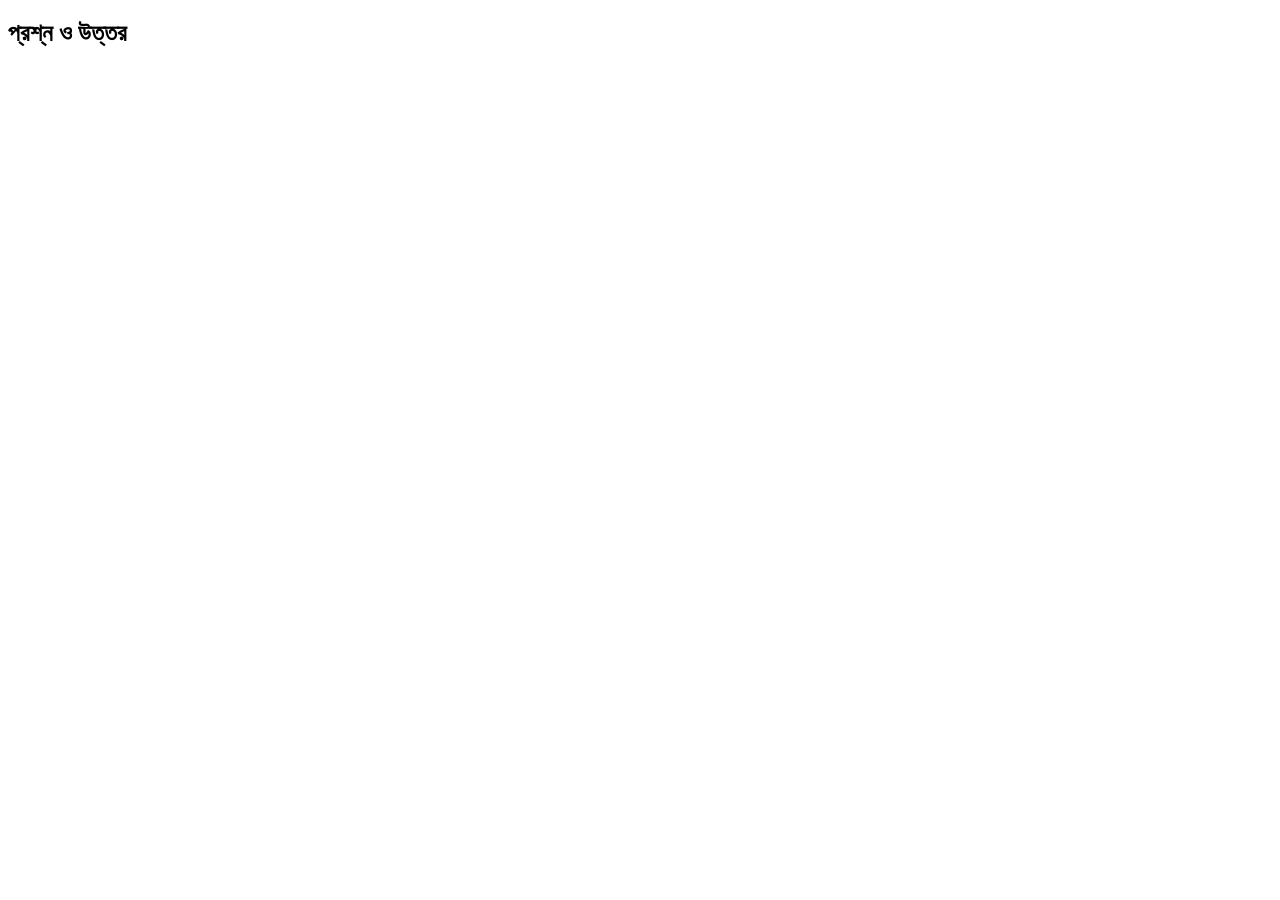
==== about.html @ 66aad1b9 "Add files via upload" ====
<!doctype html>
<html lang="bn">
<head>
  <meta charset="utf-8">
  <meta name="viewport" content="width=device-width, initial-scale=1">
  <title>আমাদের কথা · মুক্তঘর</title>
  <link rel="icon" href="assets/favicon.svg" type="image/svg+xml">
  <link rel="stylesheet" href="css/styles.css">
</head>
<body>
  <header id="siteHeader"></header>

  <main>
    <section class="page-hero">
      <div class="container" id="aboutHead"></div>
    </section>

    <section class="section">
      <div class="container">
        <div id="pillarsMount" class="stats-grid"></div>
      </div>
    </section>

    <section class="section section-tint">
      <div class="container" style="max-width:860px;">
        <h2 class="section-title" id="faqHeading" style="margin-bottom:20px;">প্রশ্ন ও উত্তর</h2>
        <div id="faqMount" class="faq-list"></div>
      </div>
    </section>

    <section class="section">
      <div class="container" id="aboutFooterBox"></div>
    </section>
  </main>

  <footer id="siteFooter"></footer>

  <script src="js/data.js"></script>
  <script src="js/app.js"></script>
  <script>MG.init("about");</script>
</body>
</html>
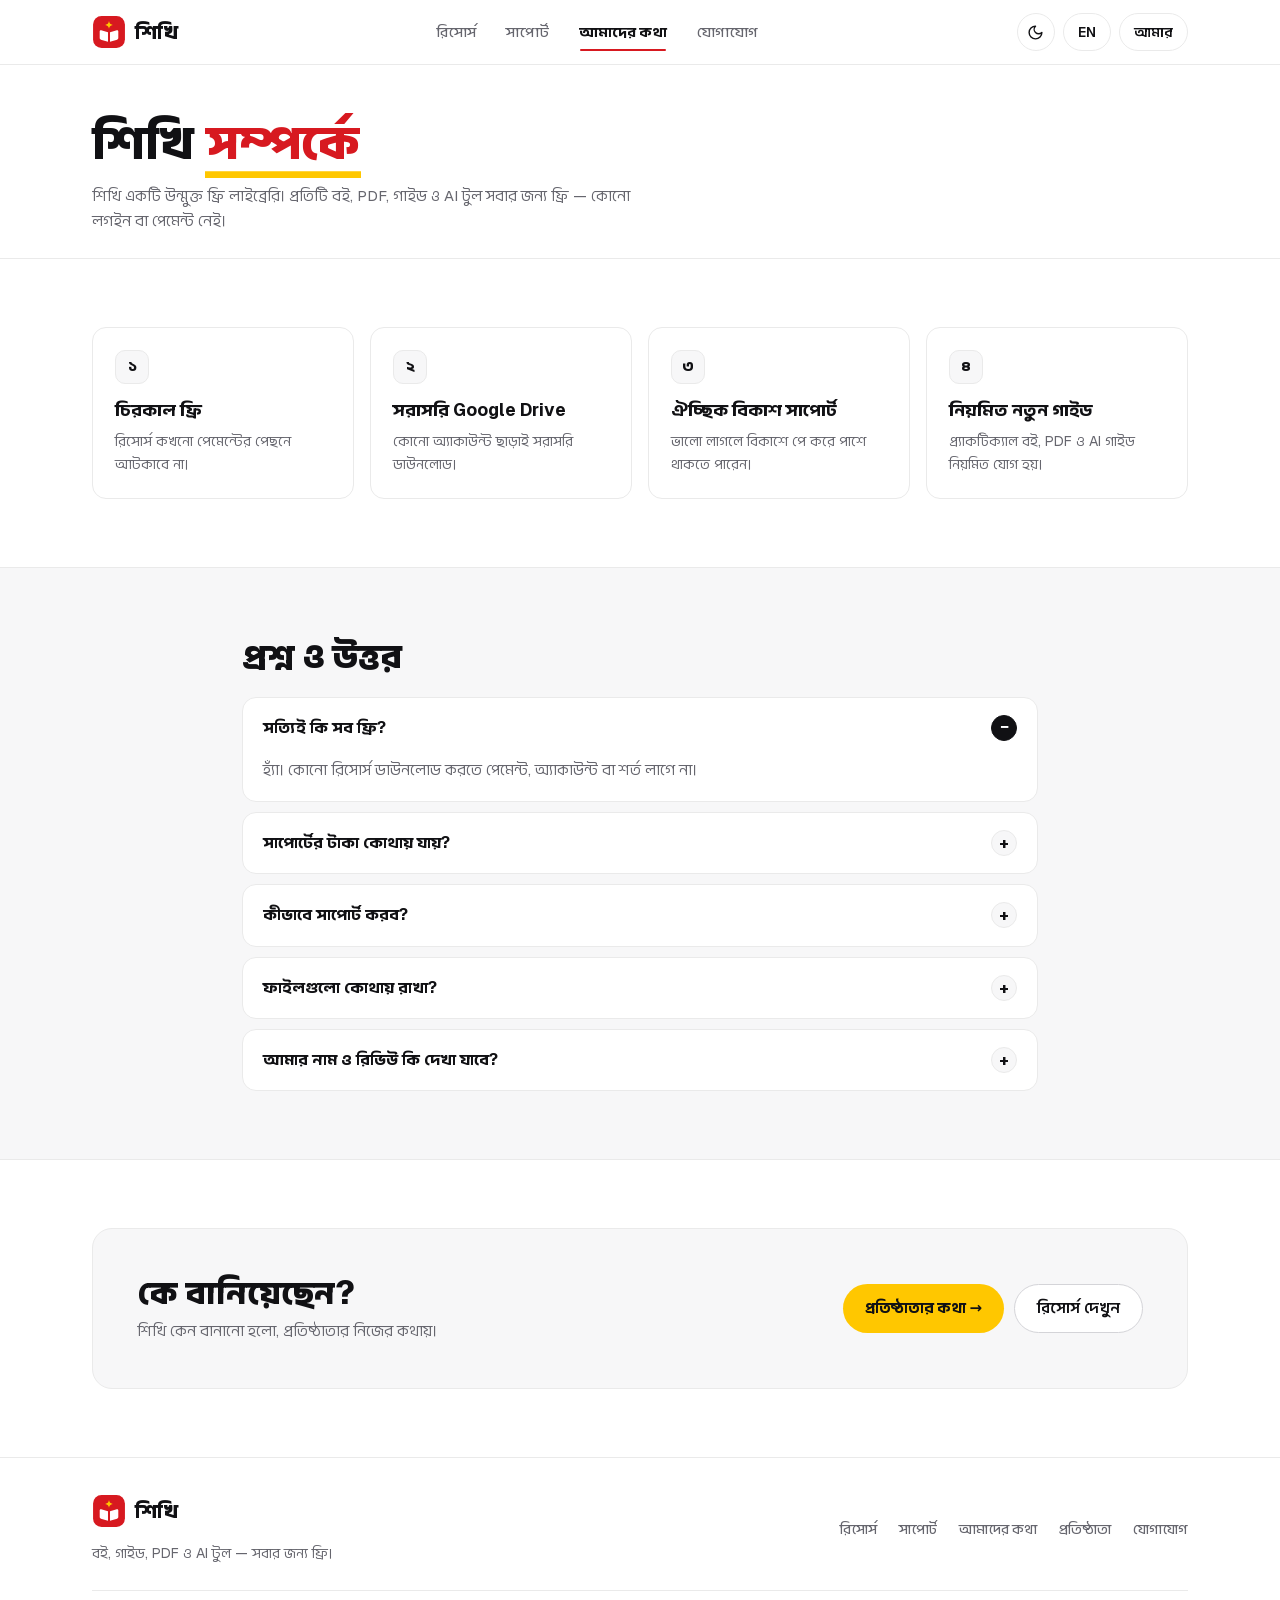
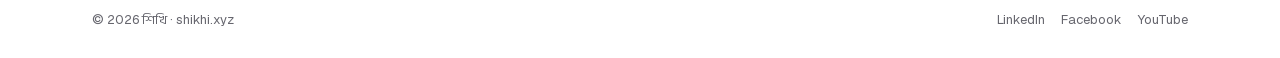
==== commit 1d192249: "Add files via upload" ====
--- a/about.html
+++ b/about.html
@@ -2,10 +2,12 @@
 <html lang="bn">
 <head>
   <meta charset="utf-8">
-  <meta name="viewport" content="width=device-width, initial-scale=1">
-  <title>আমাদের কথা · মুক্তঘর</title>
+  <meta name="viewport" content="width=device-width, initial-scale=1, viewport-fit=cover">
+  <meta name="theme-color" content="#ffffff">
+  <title>আমাদের কথা · শিখি</title>
   <link rel="icon" href="assets/favicon.svg" type="image/svg+xml">
   <link rel="stylesheet" href="css/styles.css">
+  <script>(function(){var d=document.documentElement;try{if(localStorage.getItem("shikhi_theme")==="dark")d.setAttribute("data-theme","dark");}catch(e){}if(document.fonts){d.classList.add("fonts-loading");var u=function(){d.classList.remove("fonts-loading");};Promise.all([document.fonts.load('800 16px "Anek Bangla"','\u0985'),document.fonts.load('700 16px "Geist"','A')]).then(u,u);setTimeout(u,240);}})();</script>
 </head>
 <body>
   <header id="siteHeader"></header>
@@ -17,7 +19,7 @@
 
     <section class="section">
       <div class="container">
-        <div id="pillarsMount" class="stats-grid"></div>
+        <div id="pillarsMount" class="pillars-grid"></div>
       </div>
     </section>
 
--- a/css/styles.css
+++ b/css/styles.css
@@ -0,0 +1,3381 @@
+@font-face {
+  font-family: "Anek Bangla";
+  font-style: normal;
+  font-weight: 100 800;
+  font-display: block;
+  src: url("../assets/fonts/anek-bangla-bn.woff2") format("woff2");
+  unicode-range: U+0951-0952, U+0964-0965, U+0980-09FE, U+200C-200D, U+20B9, U+25CC;
+}
+
+@font-face {
+  font-family: "Anek Bangla";
+  font-style: normal;
+  font-weight: 100 800;
+  font-display: block;
+  src: url("../assets/fonts/anek-bangla-latin.woff2") format("woff2");
+  unicode-range: U+0000-00FF, U+0131, U+0152-0153, U+2000-206F, U+20AC, U+2122, U+2191, U+2193, U+2212, U+FEFF, U+FFFD;
+}
+
+@font-face {
+  font-family: "Geist";
+  font-style: normal;
+  font-weight: 100 900;
+  font-display: block;
+  src: url("../assets/fonts/geist-latin.woff2") format("woff2");
+}
+
+@font-face {
+  font-family: "Instrument Serif";
+  font-style: italic;
+  font-weight: 400;
+  font-display: block;
+  src: url("../assets/fonts/instrument-serif-italic.woff2") format("woff2");
+}
+
+@font-face {
+  font-family: "Tiro Bangla";
+  font-style: italic;
+  font-weight: 400;
+  font-display: block;
+  src: url("../assets/fonts/tiro-bangla-italic.woff2") format("woff2");
+}
+
+:root {
+  color-scheme: light;
+  --bg: #ffffff;
+  --bg-warm: #fafafa;
+  --surface: #ffffff;
+  --surface-tint: #f7f7f8;
+  --surface-yellow: #fffcf0;
+  --input-bg: #f6f6f7;
+  --header-bg: rgba(255, 255, 255, 0.92);
+  --tabbar-bg: rgba(255, 255, 255, 0.94);
+  --dock-bg: rgba(255, 255, 255, 0.96);
+  --red: #d71920;
+  --red-hover: #b8141a;
+  --red-deep: #111114;
+  --on-yellow: #111114;
+  --yellow: #ffc700;
+  --yellow-bright: #f2bc00;
+  --ink: #111114;
+  --muted: #66666e;
+  --border: #eaeaea;
+  --border-strong: #d4d4d8;
+  --radius-sm: 10px;
+  --radius-md: 14px;
+  --radius-lg: 20px;
+  --radius-pill: 9999px;
+  --shadow-sm: none;
+  --shadow-md: 0 8px 24px -14px rgba(0, 0, 0, 0.14);
+  --shadow-lg: 0 18px 42px -18px rgba(0, 0, 0, 0.2);
+  --font-sans: "Geist", "Anek Bangla", system-ui, -apple-system, "Segoe UI", sans-serif;
+  --font-serif: "Instrument Serif", "Tiro Bangla", Georgia, serif;
+  --max-w: 1160px;
+  --ease: cubic-bezier(0.22, 1, 0.36, 1);
+}
+
+[data-theme="dark"] {
+  color-scheme: dark;
+  --bg: #0b0b0d;
+  --bg-warm: #101013;
+  --surface: #141418;
+  --surface-tint: #17171c;
+  --surface-yellow: #1c1910;
+  --input-bg: #19191f;
+  --header-bg: rgba(11, 11, 13, 0.9);
+  --tabbar-bg: rgba(14, 14, 18, 0.94);
+  --dock-bg: rgba(20, 20, 25, 0.96);
+  --red: #e5222a;
+  --red-hover: #f2353d;
+  --red-deep: #f5f5f7;
+  --on-yellow: #111114;
+  --yellow: #ffc700;
+  --yellow-bright: #ffd12b;
+  --ink: #f5f5f7;
+  --muted: #9a9aa6;
+  --border: #24242b;
+  --border-strong: #35353f;
+  --shadow-sm: none;
+  --shadow-md: 0 10px 28px -14px rgba(0, 0, 0, 0.55);
+  --shadow-lg: 0 22px 48px -18px rgba(0, 0, 0, 0.72);
+}
+
+*, *::before, *::after {
+  box-sizing: border-box;
+  margin: 0;
+  padding: 0;
+}
+
+html {
+  background: var(--bg);
+  scroll-behavior: smooth;
+  -webkit-font-smoothing: antialiased;
+  -webkit-text-size-adjust: 100%;
+  text-rendering: optimizeLegibility;
+}
+
+html.fonts-loading body {
+  opacity: 0;
+}
+
+html.fonts-loading main {
+  animation: none;
+}
+
+body {
+  min-height: 100dvh;
+  display: flex;
+  flex-direction: column;
+  background: var(--bg);
+  color: var(--ink);
+  font-family: var(--font-sans);
+  font-size: 16px;
+  line-height: 1.65;
+  overflow-x: hidden;
+  transition: background-color 0.2s ease, color 0.2s ease;
+}
+
+a, button, input, select, textarea, summary {
+  -webkit-tap-highlight-color: transparent;
+  touch-action: manipulation;
+}
+
+a:focus-visible,
+button:focus-visible,
+summary:focus-visible {
+  outline: 2px solid var(--red);
+  outline-offset: 2px;
+}
+
+input[type="search"]::-webkit-search-decoration,
+input[type="search"]::-webkit-search-cancel-button,
+input[type="search"]::-webkit-search-results-button,
+input[type="search"]::-webkit-search-results-decoration {
+  -webkit-appearance: none;
+  appearance: none;
+  display: none;
+}
+
+input[type="number"] {
+  -moz-appearance: textfield;
+  appearance: textfield;
+}
+
+input[type="number"]::-webkit-inner-spin-button,
+input[type="number"]::-webkit-outer-spin-button {
+  -webkit-appearance: none;
+  margin: 0;
+}
+
+main {
+  flex: 1;
+}
+
+::selection {
+  background: var(--yellow);
+  color: var(--on-yellow);
+}
+
+a {
+  color: inherit;
+  text-decoration: none;
+}
+
+button, input, select, textarea {
+  font: inherit;
+  color: inherit;
+}
+
+button {
+  cursor: pointer;
+  background: none;
+  border: 0;
+}
+
+img {
+  display: block;
+  max-width: 100%;
+}
+
+.num {
+  font-variant-numeric: tabular-nums;
+}
+
+.container {
+  width: 100%;
+  max-width: var(--max-w);
+  margin-inline: auto;
+  padding-inline: clamp(18px, 3vw, 32px);
+}
+
+/* Header */
+.site-header {
+  position: sticky;
+  top: 0;
+  z-index: 80;
+  padding-block: 13px;
+  background: var(--header-bg);
+  backdrop-filter: blur(16px);
+  -webkit-backdrop-filter: blur(16px);
+  border-bottom: 1px solid var(--border);
+}
+
+.header-inner {
+  position: relative;
+  z-index: 1;
+  display: flex;
+  align-items: center;
+  justify-content: space-between;
+  gap: 16px;
+}
+
+.brand {
+  display: inline-flex;
+  align-items: center;
+  gap: 9px;
+  font-weight: 800;
+  font-size: 20px;
+  letter-spacing: -0.02em;
+  color: var(--ink);
+}
+
+.brand-logo {
+  width: 34px;
+  height: 34px;
+  object-fit: contain;
+  display: block;
+  flex-shrink: 0;
+}
+
+.brand-mark {
+  width: 32px;
+  height: 32px;
+  border-radius: 9px;
+  background: var(--red);
+  border: 1.5px solid var(--yellow);
+  color: #ffffff;
+  display: grid;
+  place-items: center;
+  font-weight: 800;
+  font-size: 17px;
+}
+
+.nav-links {
+  display: flex;
+  align-items: center;
+  gap: 4px;
+}
+
+.nav-links a {
+  position: relative;
+  padding: 7px 13px;
+  font-size: 14.5px;
+  font-weight: 500;
+  color: var(--muted);
+  border-radius: var(--radius-pill);
+  transition: color 0.16s ease, background-color 0.16s ease;
+}
+
+.nav-links a:hover {
+  color: var(--ink);
+}
+
+.nav-links a.active {
+  color: var(--ink);
+  font-weight: 700;
+}
+
+.nav-links a.active::after {
+  content: "";
+  position: absolute;
+  left: 14px;
+  right: 14px;
+  bottom: 0;
+  height: 2px;
+  border-radius: 2px;
+  background: var(--red);
+}
+
+.header-actions {
+  display: flex;
+  align-items: center;
+  gap: 8px;
+}
+
+/* Circular Minimalist Dark / Light Theme Button */
+.theme-toggle-btn {
+  width: 38px;
+  height: 38px;
+  border-radius: 50%;
+  border: 1px solid var(--border);
+  background: var(--surface);
+  color: var(--ink);
+  display: grid;
+  place-items: center;
+  transition: border-color 0.16s ease, background-color 0.16s ease;
+}
+
+.theme-toggle-btn:hover {
+  border-color: var(--border-strong);
+  background: var(--surface-tint);
+}
+
+.icon-btn {
+  display: inline-flex;
+  align-items: center;
+  justify-content: center;
+  gap: 6px;
+  height: 38px;
+  padding-inline: 14px;
+  border-radius: var(--radius-pill);
+  border: 1px solid var(--border);
+  background: var(--surface);
+  font-size: 13.5px;
+  font-weight: 600;
+  color: var(--ink);
+  transition: border-color 0.16s ease, background-color 0.16s ease;
+}
+
+.icon-btn:hover,
+.icon-btn.active {
+  border-color: var(--border-strong);
+  background: var(--surface-tint);
+}
+
+/* Flat Crisp Buttons (Zero Glow, Zero Hover Pop-Up) */
+.btn {
+  display: inline-flex;
+  align-items: center;
+  justify-content: center;
+  gap: 8px;
+  padding: 11px 22px;
+  border-radius: var(--radius-pill);
+  font-weight: 600;
+  font-size: 15px;
+  transition: background-color 0.16s ease, border-color 0.16s ease, color 0.16s ease;
+}
+
+.btn-primary {
+  background: var(--red);
+  color: #ffffff;
+}
+
+.btn-primary:hover {
+  background: var(--red-hover);
+}
+
+.btn-yellow {
+  background: var(--yellow);
+  color: var(--on-yellow);
+  font-weight: 700;
+}
+
+.btn-yellow:hover {
+  background: var(--yellow-bright);
+}
+
+.btn-outline {
+  background: var(--surface);
+  color: var(--ink);
+  border: 1px solid var(--border-strong);
+}
+
+.btn-outline:hover {
+  border-color: var(--ink);
+  background: var(--surface-tint);
+}
+
+.btn-sm {
+  padding: 8px 15px;
+  font-size: 13.5px;
+}
+
+.mobile-menu-btn {
+  display: none;
+  width: 38px;
+  height: 38px;
+  border-radius: 50%;
+  border: 1px solid var(--border);
+  background: var(--surface);
+  color: var(--ink);
+  place-items: center;
+}
+
+/* Mobile / Tablet drawer & backdrop (mounted directly on body so backdrop-filter never traps fixed overlay) */
+.mobile-nav-backdrop {
+  position: fixed;
+  inset: 0;
+  z-index: 75;
+  background: rgba(0, 0, 0, 0.42);
+  opacity: 0;
+  visibility: hidden;
+  pointer-events: none;
+  transition: opacity 0.22s var(--ease), visibility 0.22s;
+}
+
+.mobile-nav-backdrop.open {
+  opacity: 1;
+  visibility: visible;
+  pointer-events: auto;
+}
+
+.mobile-nav {
+  display: grid;
+  gap: 2px;
+  position: fixed;
+  inset: 72px 16px auto auto;
+  width: min(320px, calc(100vw - 32px));
+  max-height: calc(100dvh - 88px);
+  overflow-y: auto;
+  overscroll-behavior: contain;
+  z-index: 85;
+  background: var(--surface);
+  border: 1px solid var(--border);
+  border-radius: 18px;
+  padding: 8px;
+  box-shadow: var(--shadow-lg);
+  opacity: 0;
+  visibility: hidden;
+  pointer-events: none;
+  transform: translateY(-10px);
+  transition: opacity 0.22s var(--ease), transform 0.24s var(--ease), visibility 0.22s;
+}
+
+.mobile-nav.open {
+  opacity: 1;
+  visibility: visible;
+  pointer-events: auto;
+  transform: translateY(0);
+}
+
+@media (max-width: 768px) {
+  .mobile-nav {
+    inset: 64px 12px auto 12px;
+    width: auto;
+    max-height: calc(100dvh - 80px);
+  }
+}
+
+@media (min-width: 901px) {
+  .mobile-nav,
+  .mobile-nav-backdrop {
+    display: none;
+  }
+}
+
+.mobile-nav a {
+  display: flex;
+  align-items: center;
+  justify-content: space-between;
+  min-height: 46px;
+  padding: 10px 14px;
+  border-radius: 12px;
+  font-weight: 600;
+  font-size: 15px;
+  color: var(--ink);
+}
+
+.mobile-nav a .mnav-arrow {
+  color: var(--muted);
+  font-size: 18px;
+  line-height: 1;
+}
+
+.mobile-nav a.active {
+  background: var(--surface-tint);
+  color: var(--red);
+  font-weight: 700;
+}
+
+.mobile-nav a.active .mnav-arrow {
+  color: var(--red);
+}
+
+.mobile-tabbar,
+.mobile-detail-dock {
+  display: none;
+}
+
+@media (max-width: 900px) {
+  .nav-links {
+    display: none;
+  }
+  .mobile-menu-btn {
+    display: grid;
+  }
+}
+
+@media (max-width: 520px) {
+  .hide-xs {
+    display: none;
+  }
+}
+
+/* Open Minimalist Hero (Zero Background Glow, Zero Box Clutter) */
+.hero-section {
+  position: relative;
+  padding-top: clamp(20px, 3vw, 38px);
+  padding-bottom: clamp(20px, 3vw, 36px);
+  background: var(--bg);
+}
+
+.hero-bento {
+  display: grid;
+  grid-template-columns: minmax(0, 1.04fr) minmax(0, 0.96fr);
+  align-items: center;
+  gap: clamp(24px, 4vw, 52px);
+}
+
+.hero-bento > * {
+  min-width: 0;
+}
+
+@media (max-width: 920px) {
+  .hero-bento {
+    grid-template-columns: minmax(0, 1fr);
+    gap: 24px;
+  }
+}
+
+.hero-left {
+  display: grid;
+  gap: 18px;
+  min-width: 0;
+}
+
+/* 60fps GPU-Composited 3D Open-Book Page-Turn Showcase (Frameless, Zero Glow) */
+.hero-book-box {
+  position: relative;
+  min-width: 0;
+  display: flex;
+  align-items: center;
+  justify-content: center;
+  padding-block: 8px;
+}
+
+.hero-book-scene {
+  position: relative;
+  width: min(100%, 510px);
+  aspect-ratio: 10 / 7;
+  perspective: 1800px;
+  perspective-origin: 50% 48%;
+  touch-action: pan-y;
+  user-select: none;
+  outline: none;
+  contain: layout style;
+}
+
+.book-body {
+  position: relative;
+  width: 100%;
+  height: 100%;
+  transform-style: preserve-3d;
+  border-radius: 14px;
+  background: var(--surface);
+  box-shadow:
+    0 18px 34px -22px rgba(0, 0, 0, 0.28),
+    0 2px 0 0 var(--border-strong),
+    0 4px 0 0 var(--surface),
+    0 5px 0 0 var(--border-strong);
+}
+
+[data-theme="dark"] .book-body {
+  box-shadow:
+    0 22px 42px -18px rgba(0, 0, 0, 0.72),
+    0 2px 0 0 #2e2e38,
+    0 4px 0 0 #18181f,
+    0 5px 0 0 #2e2e38;
+}
+
+/* Layered paper edges peeking cleanly on outer left & right margins */
+.book-stack-left,
+.book-stack-right {
+  position: absolute;
+  top: 4px;
+  bottom: 4px;
+  width: 6px;
+  pointer-events: none;
+  z-index: 1;
+}
+
+.book-stack-left {
+  left: -5px;
+  border-radius: 5px 0 0 5px;
+  background: repeating-linear-gradient(
+    to right,
+    var(--border-strong) 0px,
+    var(--border-strong) 1px,
+    var(--surface) 1px,
+    var(--surface) 2.5px
+  );
+  border: 1px solid var(--border-strong);
+  border-right: 0;
+}
+
+.book-stack-right {
+  right: -5px;
+  border-radius: 0 5px 5px 0;
+  background: repeating-linear-gradient(
+    to left,
+    var(--border-strong) 0px,
+    var(--border-strong) 1px,
+    var(--surface) 1px,
+    var(--surface) 2.5px
+  );
+  border: 1px solid var(--border-strong);
+  border-left: 0;
+}
+
+.book-page {
+  position: absolute;
+  top: 0;
+  bottom: 0;
+  width: 50%;
+  overflow: hidden;
+  background: var(--surface);
+  border: 1px solid var(--border-strong);
+  padding: 0;
+  cursor: pointer;
+  z-index: 2;
+}
+
+.book-page-left {
+  left: 0;
+  border-right: 0;
+  border-radius: 13px 0 0 13px;
+}
+
+.book-page-right {
+  right: 0;
+  border-left: 0;
+  border-radius: 0 13px 13px 0;
+}
+
+/* Pre-mounted GPU image slots — ZERO img.src swaps or decode flashes! */
+.book-slot-img {
+  position: absolute;
+  inset: 0;
+  display: block;
+  width: 100%;
+  height: 100%;
+  object-fit: cover;
+  object-position: center top;
+  pointer-events: none;
+  opacity: 0;
+}
+
+.book-slot-img.active {
+  opacity: 1;
+}
+
+/* Realistic concave gutter shadows curving into the center spine */
+.book-gutter-left,
+.book-gutter-right {
+  position: absolute;
+  inset: 0;
+  pointer-events: none;
+  z-index: 2;
+}
+
+.book-gutter-left {
+  background: linear-gradient(
+    to left,
+    rgba(0, 0, 0, 0.24) 0%,
+    rgba(0, 0, 0, 0.08) 6%,
+    rgba(0, 0, 0, 0.02) 15%,
+    transparent 26%
+  );
+}
+
+.book-gutter-right {
+  background: linear-gradient(
+    to right,
+    rgba(0, 0, 0, 0.22) 0%,
+    rgba(0, 0, 0, 0.07) 6%,
+    rgba(0, 0, 0, 0.02) 15%,
+    transparent 26%
+  );
+}
+
+/* Dynamic cast shadows swept onto underneath pages during turn */
+.book-cast-shadow {
+  position: absolute;
+  inset: 0;
+  pointer-events: none;
+  opacity: 0;
+  z-index: 3;
+}
+
+.book-cast-right {
+  background: linear-gradient(
+    to right,
+    rgba(0, 0, 0, 0.42) 0%,
+    rgba(0, 0, 0, 0.16) 36%,
+    transparent 78%
+  );
+}
+
+.book-cast-left {
+  background: linear-gradient(
+    to left,
+    rgba(0, 0, 0, 0.42) 0%,
+    rgba(0, 0, 0, 0.16) 36%,
+    transparent 78%
+  );
+}
+
+/* Hairline physical binding crease at exact center */
+.book-spine {
+  position: absolute;
+  top: 0;
+  bottom: 0;
+  left: 50%;
+  width: 2px;
+  margin-left: -1px;
+  background: linear-gradient(
+    to bottom,
+    rgba(0, 0, 0, 0.28),
+    rgba(0, 0, 0, 0.14) 50%,
+    rgba(0, 0, 0, 0.28)
+  );
+  pointer-events: none;
+  z-index: 5;
+}
+
+/* 3D Turning Page Leaf (100% GPU compositor WAAPI — zero heavy blur shadows!) */
+.book-leaf {
+  position: absolute;
+  top: 0;
+  bottom: 0;
+  left: 50%;
+  width: 50%;
+  transform-origin: 0% 50%;
+  transform-style: preserve-3d;
+  pointer-events: none;
+  visibility: hidden;
+  z-index: 10;
+  will-change: transform;
+}
+
+.book-leaf.is-turning {
+  visibility: visible;
+}
+
+.book-leaf-face {
+  position: absolute;
+  inset: 0;
+  overflow: hidden;
+  background: var(--surface);
+  border: 1px solid var(--border-strong);
+  backface-visibility: hidden;
+  -webkit-backface-visibility: hidden;
+}
+
+.book-leaf-front {
+  border-left: 0;
+  border-radius: 0 13px 13px 0;
+  transform: translateZ(0.4px);
+}
+
+.book-leaf-back {
+  border-right: 0;
+  border-radius: 13px 0 0 13px;
+  transform: rotateY(180deg) translateZ(0.4px);
+}
+
+.book-leaf-shade {
+  position: absolute;
+  inset: 0;
+  background: #000000;
+  opacity: 0;
+  pointer-events: none;
+  z-index: 3;
+}
+
+.book-leaf-sheen {
+  position: absolute;
+  inset: 0;
+  background: linear-gradient(
+    105deg,
+    transparent 22%,
+    rgba(255, 255, 255, 0.44) 50%,
+    transparent 78%
+  );
+  opacity: 0;
+  pointer-events: none;
+  z-index: 4;
+}
+
+.hero-book-scene:focus-visible {
+  outline: 2px solid var(--red);
+  outline-offset: 8px;
+  border-radius: 16px;
+}
+
+/* Search Bar */
+.hero-search-form {
+  display: flex;
+  align-items: center;
+  gap: 8px;
+  width: 100%;
+  max-width: 500px;
+  min-width: 0;
+  padding: 5px 5px 5px 15px;
+  border-radius: var(--radius-pill);
+  background: var(--input-bg);
+  border: 1px solid var(--border);
+  transition: border-color 0.16s ease, background-color 0.16s ease;
+}
+
+.hero-search-form:focus-within {
+  background: var(--surface);
+  border-color: var(--ink);
+}
+
+.hero-search-form svg {
+  flex-shrink: 0;
+}
+
+.hero-search-form input {
+  flex: 1 1 0;
+  width: 0;
+  min-width: 0;
+  border: 0;
+  outline: none;
+  background: transparent;
+  font-size: 14.5px;
+  color: var(--ink);
+  height: 38px;
+}
+
+.hero-search-form input::placeholder {
+  color: var(--muted);
+}
+
+.hero-search-form button {
+  flex-shrink: 0;
+}
+
+/* Branded AI Pills (ChatGPT, Gemini, Claude) */
+.hero-quick-tags {
+  display: flex;
+  flex-wrap: wrap;
+  align-items: center;
+  gap: 8px;
+}
+
+.hero-tag-chip {
+  display: inline-flex;
+  align-items: center;
+  gap: 7px;
+  padding: 6px 13px;
+  border-radius: var(--radius-pill);
+  background: var(--surface);
+  border: 1px solid var(--border);
+  font-size: 13px;
+  font-weight: 600;
+  color: var(--ink);
+  transition: border-color 0.16s ease, background-color 0.16s ease;
+}
+
+.hero-tag-chip:hover {
+  background: var(--surface-tint);
+  border-color: var(--border-strong);
+}
+
+.ai-tag-logo {
+  width: 17px;
+  height: 17px;
+  object-fit: contain;
+  flex-shrink: 0;
+}
+
+.eyebrow {
+  display: inline-flex;
+  align-items: center;
+  gap: 10px;
+  font-size: 12px;
+  font-weight: 700;
+  text-transform: uppercase;
+  letter-spacing: 0.08em;
+  color: var(--red);
+  margin-bottom: 10px;
+}
+
+.hero-title {
+  font-size: clamp(36px, 4.9vw, 60px);
+  font-weight: 800;
+  line-height: 1.34;
+  letter-spacing: -0.02em;
+  color: var(--ink);
+}
+
+:lang(bn) .hero-title,
+:lang(bn) .page-title,
+:lang(bn) .section-title {
+  letter-spacing: 0;
+}
+
+.brush-accent {
+  display: inline-block;
+  position: relative;
+  color: var(--red);
+  padding-inline: 2px;
+  padding-bottom: 0.14em;
+  box-shadow: inset 0 -0.14em 0 0 var(--yellow);
+}
+
+.hero-title .brush-accent {
+  margin-top: 6px;
+}
+
+.hero-body {
+  font-size: 15.5px;
+  color: var(--muted);
+  max-width: 460px;
+}
+
+.hero-ctas {
+  display: flex;
+  flex-wrap: wrap;
+  align-items: center;
+  gap: 10px;
+}
+
+.link-underline {
+  display: inline-flex;
+  align-items: center;
+  gap: 5px;
+  font-weight: 600;
+  font-size: 14.5px;
+  color: var(--ink);
+  border-bottom: 1.5px solid var(--border-strong);
+  padding-bottom: 2px;
+  transition: border-color 0.16s ease, color 0.16s ease;
+}
+
+.link-underline:hover {
+  border-color: var(--red);
+  color: var(--red);
+}
+
+/* Minimalist Hairline Stats Strip (Home) + Shared Stat Card (Admin) */
+.stats-grid {
+  display: grid;
+  grid-template-columns: repeat(4, minmax(0, 1fr));
+  border-block: 1px solid var(--border);
+  margin-top: clamp(24px, 4vw, 42px);
+}
+
+.stat-metric {
+  display: flex;
+  flex-direction: column;
+  gap: 2px;
+  padding: 18px 20px;
+  border-right: 1px solid var(--border);
+  transition: background-color 0.16s ease;
+}
+
+.stat-metric:first-child {
+  padding-left: 0;
+}
+
+.stat-metric:last-child {
+  border-right: 0;
+}
+
+a.stat-metric:hover {
+  background: var(--surface-tint);
+}
+
+@media (max-width: 780px) {
+  .stats-grid {
+    grid-template-columns: repeat(2, minmax(0, 1fr));
+  }
+  .stat-metric {
+    padding: 14px 12px;
+  }
+  .stat-metric:first-child {
+    padding-left: 12px;
+  }
+  .stat-metric:nth-child(2n) {
+    border-right: 0;
+  }
+  .stat-metric:nth-child(-n+2) {
+    border-bottom: 1px solid var(--border);
+  }
+}
+
+.stat-card {
+  display: flex;
+  align-items: center;
+  gap: 14px;
+  background: var(--surface);
+  border: 1px solid var(--border);
+  border-radius: 16px;
+  padding: 16px 18px;
+}
+
+.stat-card.highlight {
+  background: var(--surface-yellow);
+  border-color: var(--yellow);
+}
+
+.stat-label {
+  font-size: 13px;
+  font-weight: 500;
+  color: var(--muted);
+}
+
+.stat-val {
+  font-size: clamp(22px, 2.4vw, 28px);
+  font-weight: 800;
+  color: var(--ink);
+  line-height: 1.15;
+}
+
+/* Sections */
+.section {
+  padding-block: clamp(40px, 5.5vw, 68px);
+}
+
+.section-tint {
+  background: var(--surface-tint);
+  border-block: 1px solid var(--border);
+}
+
+.section-head {
+  display: flex;
+  flex-wrap: wrap;
+  align-items: flex-end;
+  justify-content: space-between;
+  gap: 14px;
+  margin-bottom: 24px;
+}
+
+.section-title {
+  font-size: clamp(24px, 3vw, 34px);
+  font-weight: 800;
+  line-height: 1.2;
+  letter-spacing: -0.02em;
+  color: var(--ink);
+}
+
+.section-sub {
+  color: var(--muted);
+  font-size: 15px;
+  margin-top: 6px;
+  max-width: 540px;
+}
+
+/* Category Pills */
+.cat-strip {
+  display: flex;
+  flex-wrap: wrap;
+  gap: 8px;
+  margin-bottom: 22px;
+}
+
+.cat-pill {
+  display: inline-flex;
+  align-items: center;
+  gap: 7px;
+  padding: 7px 14px;
+  border-radius: var(--radius-pill);
+  background: var(--surface);
+  border: 1px solid var(--border);
+  font-size: 13.5px;
+  font-weight: 600;
+  color: var(--ink);
+  transition: border-color 0.16s ease, background-color 0.16s ease;
+}
+
+.cat-pill:hover {
+  border-color: var(--border-strong);
+  background: var(--surface-tint);
+}
+
+.cat-pill.active {
+  background: var(--ink);
+  border-color: var(--ink);
+  color: var(--bg);
+}
+
+.cat-pill .count {
+  display: inline-grid;
+  place-items: center;
+  min-width: 20px;
+  height: 20px;
+  padding-inline: 5px;
+  border-radius: var(--radius-pill);
+  background: var(--surface-tint);
+  color: var(--muted);
+  font-size: 11.5px;
+  font-weight: 700;
+}
+
+.cat-pill.empty {
+  opacity: 0.55;
+}
+
+.cat-pill.empty.active {
+  opacity: 1;
+}
+
+.cat-pill.active .count {
+  background: var(--yellow);
+  color: var(--on-yellow);
+}
+
+/* Resource Cards Grid (Clean Editorial Covers — Zero Hover Pop-Up) */
+.resource-grid {
+  display: grid;
+  grid-template-columns: repeat(4, minmax(0, 1fr));
+  gap: 26px 20px;
+}
+
+.resource-grid.cols-4 {
+  grid-template-columns: repeat(4, minmax(0, 1fr));
+}
+
+.resource-grid.cols-3 {
+  grid-template-columns: repeat(3, minmax(0, 1fr));
+}
+
+@media (max-width: 1080px) {
+  .resource-grid,
+  .resource-grid.cols-4 {
+    grid-template-columns: repeat(3, minmax(0, 1fr));
+  }
+}
+
+@media (max-width: 780px) {
+  .resource-grid,
+  .resource-grid.cols-4,
+  .resource-grid.cols-3 {
+    grid-template-columns: repeat(2, minmax(0, 1fr));
+    gap: 18px 12px;
+  }
+}
+
+@media (max-width: 310px) {
+  .resource-grid,
+  .resource-grid.cols-4,
+  .resource-grid.cols-3 {
+    grid-template-columns: 1fr;
+  }
+}
+
+.res-card {
+  position: relative;
+  display: flex;
+  flex-direction: column;
+  background: transparent;
+}
+
+.res-card.is-opening {
+  perspective: 900px;
+}
+
+.res-thumb-wrap {
+  position: relative;
+  display: block;
+  aspect-ratio: 5 / 7;
+  background: var(--surface-tint);
+  border: 1px solid var(--border);
+  border-radius: 6px 15px 15px 6px;
+  overflow: hidden;
+  transform-origin: left center;
+  transition: border-color 0.18s ease, transform 0.18s var(--ease);
+}
+
+/* Subtle printed book-spine fold crease along left edge of every resource cover */
+.res-thumb-wrap::after {
+  content: "";
+  position: absolute;
+  inset: 0 auto 0 0;
+  width: 12px;
+  background: linear-gradient(
+    to right,
+    rgba(0, 0, 0, 0.22) 0%,
+    rgba(255, 255, 255, 0.22) 28%,
+    rgba(0, 0, 0, 0.08) 54%,
+    transparent 100%
+  );
+  pointer-events: none;
+  z-index: 2;
+}
+
+.res-card:hover .res-thumb-wrap {
+  border-color: var(--border-strong);
+}
+
+.res-card.is-opening .res-thumb-wrap {
+  transform: rotateY(-18deg);
+}
+
+.res-thumb {
+  width: 100%;
+  height: 100%;
+  object-fit: cover;
+  object-position: center top;
+}
+
+.res-body {
+  display: flex;
+  flex-direction: column;
+  flex: 1;
+  padding: 11px 2px 0;
+}
+
+.res-title {
+  font-size: 15px;
+  font-weight: 700;
+  line-height: 1.42;
+  color: var(--ink);
+  margin-bottom: 7px;
+  display: -webkit-box;
+  -webkit-line-clamp: 2;
+  -webkit-box-orient: vertical;
+  overflow: hidden;
+  transition: color 0.16s ease;
+}
+
+.res-card:hover .res-title {
+  color: var(--red);
+}
+
+.res-footer {
+  margin-top: auto;
+  display: flex;
+  align-items: center;
+  justify-content: space-between;
+  gap: 8px;
+}
+
+.res-meta {
+  display: inline-flex;
+  align-items: center;
+  gap: 12px;
+  font-size: 12.5px;
+  font-weight: 500;
+  color: var(--muted);
+}
+
+.res-stat-item {
+  display: inline-flex;
+  align-items: center;
+  gap: 4px;
+}
+
+.res-stat-item svg {
+  width: 13.5px;
+  height: 13.5px;
+  opacity: 0.72;
+}
+
+.badge-kind {
+  padding: 2px 9px;
+  border-radius: var(--radius-pill);
+  background: var(--red);
+  color: #ffffff;
+  font-size: 10.5px;
+  font-weight: 700;
+  text-transform: uppercase;
+  letter-spacing: 0.04em;
+}
+
+.badge-free {
+  padding: 2px 8px;
+  border-radius: var(--radius-pill);
+  background: var(--surface-tint);
+  border: 1px solid var(--border);
+  color: var(--muted);
+  font-size: 11px;
+  font-weight: 700;
+  line-height: 1.4;
+}
+
+/* Step Cards (About page pillars) */
+.step-card {
+  background: var(--surface);
+  border: 1px solid var(--border);
+  border-radius: var(--radius-md);
+  padding: 22px;
+}
+
+.step-num {
+  display: inline-grid;
+  place-items: center;
+  width: 34px;
+  height: 34px;
+  border-radius: 10px;
+  background: var(--surface-tint);
+  border: 1px solid var(--border);
+  color: var(--ink);
+  font-weight: 800;
+  font-size: 14px;
+  margin-bottom: 12px;
+}
+
+.step-card h3 {
+  font-size: 17.5px;
+  font-weight: 700;
+  margin-bottom: 5px;
+  color: var(--ink);
+}
+
+.step-card p {
+  font-size: 14px;
+  color: var(--muted);
+}
+
+/* Minimalist Editorial CTA Banner (Zero Neon Gradient / Glow Orb) */
+.cta-banner {
+  background: var(--surface-tint);
+  color: var(--ink);
+  border: 1px solid var(--border);
+  border-radius: var(--radius-lg);
+  padding: clamp(26px, 4vw, 44px);
+  display: flex;
+  flex-wrap: wrap;
+  align-items: center;
+  justify-content: space-between;
+  gap: 20px;
+}
+
+.cta-banner h2 {
+  font-size: clamp(22px, 2.8vw, 32px);
+  font-weight: 800;
+  line-height: 1.25;
+  color: var(--ink);
+}
+
+.cta-banner p {
+  color: var(--muted);
+  margin-top: 6px;
+  max-width: 500px;
+  font-size: 15px;
+}
+
+.cta-actions {
+  display: flex;
+  flex-wrap: wrap;
+  gap: 10px;
+}
+.toolbar {
+  display: flex;
+  flex-wrap: wrap;
+  gap: 10px;
+  margin-bottom: 18px;
+}
+
+.search-box {
+  flex: 1;
+  min-width: 240px;
+  position: relative;
+}
+
+.search-box input,
+.select-input,
+.input {
+  width: 100%;
+  height: 45px;
+  padding: 10px 15px;
+  border-radius: 12px;
+  border: 1px solid var(--border);
+  background: var(--input-bg);
+  color: var(--ink);
+  transition: border-color 0.16s ease, background-color 0.16s ease;
+}
+
+.search-box input {
+  padding-left: 40px;
+  padding-right: 36px;
+}
+
+.search-box input::placeholder,
+.input::placeholder,
+.textarea::placeholder {
+  color: var(--muted);
+}
+
+.search-box svg {
+  position: absolute;
+  left: 14px;
+  top: 50%;
+  transform: translateY(-50%);
+  color: var(--muted);
+  pointer-events: none;
+}
+
+.search-clear {
+  position: absolute;
+  right: 10px;
+  top: 50%;
+  transform: translateY(-50%);
+  width: 24px;
+  height: 24px;
+  border-radius: 50%;
+  background: var(--surface);
+  border: 1px solid var(--border);
+  color: var(--muted);
+  font-size: 11px;
+  font-weight: 800;
+  display: none;
+  place-items: center;
+}
+
+.search-clear.visible {
+  display: grid;
+}
+
+.select-input {
+  width: auto;
+  min-width: 180px;
+  appearance: none;
+  padding-right: 34px;
+  background-image: url("data:image/svg+xml,%3Csvg xmlns='http://www.w3.org/2000/svg' width='14' height='14' viewBox='0 0 24 24' fill='none' stroke='%23888894' stroke-width='2.3' stroke-linecap='round' stroke-linejoin='round'%3E%3Cpath d='m6 9 6 6 6-6'/%3E%3C/svg%3E");
+  background-repeat: no-repeat;
+  background-position: right 12px center;
+}
+
+.select-input option {
+  background-color: var(--surface);
+  color: var(--ink);
+}
+
+.search-box input:focus,
+.select-input:focus,
+.input:focus,
+.textarea:focus {
+  outline: none;
+  background: var(--surface);
+  border-color: var(--ink);
+}
+
+.textarea {
+  width: 100%;
+  min-height: 110px;
+  padding: 12px 15px;
+  border-radius: 12px;
+  border: 1px solid var(--border);
+  background: var(--input-bg);
+  color: var(--ink);
+  resize: vertical;
+  transition: border-color 0.16s ease, background-color 0.16s ease;
+}
+
+.check-row {
+  display: inline-flex;
+  align-items: center;
+  gap: 8px;
+  font-size: 13.5px;
+  font-weight: 500;
+  color: var(--ink);
+  cursor: pointer;
+  user-select: none;
+}
+
+.check-row input[type="checkbox"] {
+  width: 17px;
+  height: 17px;
+  accent-color: var(--red);
+  cursor: pointer;
+}
+
+.inline-notice {
+  margin-top: 14px;
+  padding: 12px 15px;
+  border-radius: var(--radius-sm);
+  background: var(--surface-yellow);
+  border: 1px solid var(--yellow);
+  color: var(--ink);
+  font-size: 14px;
+  font-weight: 600;
+  display: flex;
+  flex-wrap: wrap;
+  align-items: center;
+  justify-content: space-between;
+  gap: 8px;
+}
+
+/* Page Heroes & Cards */
+.page-hero {
+  padding-top: clamp(28px, 4.5vw, 48px);
+  padding-bottom: 24px;
+  border-bottom: 1px solid var(--border);
+  background: var(--bg);
+}
+
+.page-title {
+  font-size: clamp(28px, 4.2vw, 48px);
+  font-weight: 800;
+  line-height: 1.22;
+  letter-spacing: -0.02em;
+  color: var(--ink);
+}
+
+.two-col {
+  display: grid;
+  grid-template-columns: minmax(0, 1.15fr) minmax(0, 0.85fr);
+  gap: clamp(24px, 4vw, 44px);
+  align-items: start;
+}
+
+@media (max-width: 860px) {
+  .two-col {
+    grid-template-columns: minmax(0, 1fr);
+  }
+}
+
+.card {
+  background: var(--surface);
+  border: 1px solid var(--border);
+  border-radius: var(--radius-lg);
+  padding: clamp(20px, 3vw, 28px);
+}
+
+.card-yellow {
+  background: var(--surface-yellow);
+  border-color: var(--yellow);
+}
+
+.card-red {
+  background: var(--surface-tint);
+  border-color: var(--border-strong);
+}
+
+/* bKash Support Form */
+.step-row-title {
+  display: flex;
+  align-items: center;
+  gap: 9px;
+  font-size: 14px;
+  font-weight: 700;
+  color: var(--ink);
+  margin-bottom: 10px;
+}
+
+.step-badge {
+  display: inline-grid;
+  place-items: center;
+  width: 22px;
+  height: 22px;
+  border-radius: 50%;
+  background: var(--red);
+  color: #ffffff;
+  font-size: 12px;
+  font-weight: 800;
+  flex-shrink: 0;
+}
+
+.seg-track {
+  position: relative;
+  display: grid;
+  grid-template-columns: repeat(var(--seg-count, 4), minmax(0, 1fr));
+  gap: 0;
+  padding: 5px;
+  border-radius: 13px;
+  background: var(--input-bg);
+  border: 1px solid var(--border);
+}
+
+.seg-slider {
+  position: absolute;
+  top: 5px;
+  bottom: 5px;
+  left: 5px;
+  width: calc((100% - 10px) / var(--seg-count, 4));
+  border-radius: 9px;
+  background: var(--surface);
+  border: 1.5px solid var(--yellow);
+  pointer-events: none;
+  transform: translate3d(calc(var(--seg-idx, 0) * 100%), 0, 0);
+  transition: transform 0.26s var(--ease);
+}
+
+.seg-btn {
+  position: relative;
+  z-index: 1;
+  height: 40px;
+  border-radius: 9px;
+  font-size: 14.5px;
+  font-weight: 700;
+  color: var(--muted);
+  transition: color 0.18s ease;
+}
+
+.seg-btn:hover {
+  color: var(--ink);
+}
+
+.seg-btn.active {
+  color: var(--ink);
+}
+
+.custom-amt-wrap {
+  display: grid;
+  grid-template-rows: 0fr;
+  opacity: 0;
+  margin-top: 0;
+  visibility: hidden;
+  transition: grid-template-rows 0.24s var(--ease), opacity 0.2s ease, margin-top 0.24s var(--ease), visibility 0.24s;
+}
+
+.custom-amt-wrap.open {
+  grid-template-rows: 1fr;
+  opacity: 1;
+  margin-top: 10px;
+  visibility: visible;
+}
+
+.custom-amt-inner {
+  overflow: hidden;
+  padding: 1px;
+}
+
+.bkash-bar {
+  display: flex;
+  align-items: center;
+  justify-content: space-between;
+  gap: 10px;
+  padding: 10px 14px;
+  border-radius: 13px;
+  background: var(--surface);
+  border: 1px solid var(--border);
+}
+
+.bkash-brand {
+  display: inline-flex;
+  align-items: center;
+  gap: 8px;
+}
+
+[data-theme="dark"] .bkash-brand {
+  background: #ffffff;
+  padding: 4px 10px;
+  border-radius: 8px;
+}
+
+.bkash-logo-img {
+  height: 28px;
+  width: auto;
+  display: block;
+}
+
+.bkash-mini-logo {
+  height: 15px;
+  width: auto;
+  display: inline-block;
+  vertical-align: middle;
+}
+
+[data-theme="dark"] .bkash-mini-logo {
+  background: #ffffff;
+  padding: 2px 5px;
+  border-radius: 4px;
+  height: 19px;
+}
+
+.bkash-tag {
+  font-size: 11.5px;
+  font-weight: 700;
+  padding: 3px 10px;
+  border-radius: var(--radius-pill);
+  background: var(--surface-tint);
+  color: var(--muted);
+  border: 1px solid var(--border);
+}
+
+.pay-box {
+  display: flex;
+  flex-wrap: wrap;
+  align-items: center;
+  justify-content: space-between;
+  gap: 12px 14px;
+  padding: 15px 16px;
+  border-radius: 14px;
+  background: var(--surface-yellow);
+  border: 1px solid var(--yellow);
+  margin-top: 10px;
+}
+
+.pay-number {
+  font-family: ui-monospace, SFMono-Regular, Menlo, monospace;
+  font-size: clamp(17px, 4.8vw, 24px);
+  font-weight: 800;
+  color: var(--ink);
+  letter-spacing: 0.02em;
+  line-height: 1.25;
+}
+
+.copy-pill-btn {
+  display: inline-flex;
+  align-items: center;
+  gap: 6px;
+  padding: 8px 14px;
+  border-radius: var(--radius-pill);
+  background: var(--surface);
+  border: 1px solid var(--border-strong);
+  color: var(--ink);
+  font-size: 13px;
+  font-weight: 700;
+  transition: background-color 0.16s ease, border-color 0.16s ease, color 0.16s ease;
+  flex-shrink: 0;
+}
+
+.copy-pill-btn:hover {
+  background: var(--ink);
+  border-color: var(--ink);
+  color: var(--bg);
+}
+
+.opt-details {
+  margin-bottom: 14px;
+}
+
+.opt-details summary {
+  list-style: none;
+  display: inline-flex;
+  align-items: center;
+  gap: 6px;
+  font-size: 13.5px;
+  font-weight: 600;
+  color: var(--muted);
+  cursor: pointer;
+  padding-block: 4px;
+  user-select: none;
+}
+
+.opt-details summary::-webkit-details-marker {
+  display: none;
+}
+
+.opt-details summary:hover {
+  color: var(--ink);
+}
+
+.opt-details[open] summary .opt-caret {
+  transform: rotate(180deg);
+}
+
+.opt-caret {
+  display: inline-block;
+  transition: transform 0.18s;
+}
+
+.opt-panel {
+  margin-top: 10px;
+  padding: 14px;
+  border-radius: 13px;
+  background: var(--surface-tint);
+  border: 1px solid var(--border);
+}
+
+.support-guide-side {
+  padding-top: 4px;
+  max-width: 440px;
+}
+
+/* Supporters Infinite Slider Loop */
+.sup-showcase-head {
+  display: flex;
+  flex-wrap: wrap;
+  align-items: center;
+  justify-content: space-between;
+  gap: 14px;
+  margin-bottom: 16px;
+}
+
+.sup-slider-shell {
+  position: relative;
+  overflow: hidden;
+  padding-block: 4px;
+  mask-image: linear-gradient(to right, transparent 0%, #000 5%, #000 95%, transparent 100%);
+  -webkit-mask-image: linear-gradient(to right, transparent 0%, #000 5%, #000 95%, transparent 100%);
+}
+
+.sup-marquee-track {
+  display: flex;
+  gap: 14px;
+  width: max-content;
+  animation: supMarqueeLoop 28s linear infinite;
+  will-change: transform;
+}
+
+.sup-slider-shell:hover .sup-marquee-track,
+.sup-slider-shell.paused .sup-marquee-track {
+  animation-play-state: paused;
+}
+
+@keyframes supMarqueeLoop {
+  0% { transform: translate3d(0, 0, 0); }
+  100% { transform: translate3d(-50%, 0, 0); }
+}
+
+.sup-slide-card {
+  width: 280px;
+  flex-shrink: 0;
+  display: flex;
+  flex-direction: column;
+  justify-content: space-between;
+  gap: 10px;
+  padding: 16px;
+  border-radius: 16px;
+  background: var(--surface);
+  border: 1px solid var(--border);
+}
+
+.sup-slide-top {
+  display: flex;
+  align-items: center;
+  gap: 10px;
+}
+
+.sup-avatar {
+  width: 36px;
+  height: 36px;
+  border-radius: 10px;
+  background: var(--red);
+  color: #ffffff;
+  font-weight: 800;
+  font-size: 14px;
+  display: grid;
+  place-items: center;
+  flex-shrink: 0;
+}
+
+.sup-avatar.yellow {
+  background: var(--yellow);
+  color: var(--on-yellow);
+}
+
+.sup-slide-foot {
+  display: flex;
+  align-items: center;
+  justify-content: space-between;
+  gap: 8px;
+  padding-top: 8px;
+  border-top: 1px solid var(--border);
+  font-size: 12px;
+  color: var(--muted);
+}
+
+.field {
+  margin-bottom: 16px;
+}
+
+.field label {
+  display: block;
+  font-size: 13.5px;
+  font-weight: 600;
+  color: var(--ink);
+  margin-bottom: 6px;
+}
+
+.field-hint {
+  font-size: 12.5px;
+  color: var(--muted);
+  margin-top: 5px;
+}
+
+/* Lists & Status Pills */
+.list-stack {
+  display: grid;
+  gap: 10px;
+  max-height: 540px;
+  overflow-y: auto;
+  overscroll-behavior: contain;
+}
+
+.list-item {
+  display: flex;
+  align-items: flex-start;
+  justify-content: space-between;
+  gap: 12px;
+  padding: 14px 16px;
+  border-radius: var(--radius-md);
+  background: var(--surface);
+  border: 1px solid var(--border);
+}
+
+.list-item > div {
+  min-width: 0;
+  overflow-wrap: anywhere;
+}
+
+.pill-method {
+  display: inline-block;
+  padding: 2px 9px;
+  border-radius: var(--radius-pill);
+  background: var(--surface-tint);
+  border: 1px solid var(--border);
+  color: var(--ink);
+  font-size: 11px;
+  font-weight: 700;
+  text-transform: uppercase;
+}
+
+.pill-status {
+  display: inline-block;
+  padding: 2px 9px;
+  border-radius: var(--radius-pill);
+  font-size: 11px;
+  font-weight: 700;
+}
+
+.pill-status.verified {
+  background: var(--yellow);
+  color: var(--on-yellow);
+}
+
+.pill-status.pending {
+  background: var(--surface-tint);
+  border: 1px solid var(--border-strong);
+  color: var(--ink);
+}
+
+.pill-status.rejected {
+  background: var(--surface-tint);
+  border: 1px solid var(--border);
+  color: var(--muted);
+}
+
+/* FAQ Accordion */
+.faq-list {
+  display: grid;
+  gap: 10px;
+}
+
+.faq-item {
+  border: 1px solid var(--border);
+  border-radius: var(--radius-md);
+  background: var(--surface);
+  overflow: hidden;
+}
+
+.faq-item summary {
+  list-style: none;
+  padding: 17px 20px;
+  font-weight: 700;
+  font-size: 16px;
+  cursor: pointer;
+  display: flex;
+  align-items: center;
+  justify-content: space-between;
+  gap: 14px;
+  color: var(--ink);
+}
+
+.faq-item summary::-webkit-details-marker {
+  display: none;
+}
+
+.faq-item summary::after {
+  content: "+";
+  width: 26px;
+  height: 26px;
+  border-radius: 50%;
+  background: var(--surface-tint);
+  border: 1px solid var(--border);
+  color: var(--ink);
+  display: grid;
+  place-items: center;
+  font-weight: 700;
+  flex-shrink: 0;
+  transition: transform 0.22s var(--ease), background-color 0.18s ease, color 0.18s ease;
+}
+
+.faq-item[open] summary::after {
+  content: "−";
+  background: var(--ink);
+  border-color: var(--ink);
+  color: var(--bg);
+  transform: rotate(180deg);
+}
+
+.faq-item .faq-body {
+  padding: 0 20px 18px;
+  color: var(--muted);
+  font-size: 15px;
+}
+
+.faq-item[open] .faq-body,
+.opt-details[open] .opt-panel {
+  animation: panelReveal 0.22s var(--ease) both;
+}
+
+/* Smooth Minimalist Modals & Mobile Bottom Sheet */
+.modal-backdrop {
+  position: fixed;
+  inset: 0;
+  z-index: 100;
+  background: rgba(0, 0, 0, 0.5);
+  display: grid;
+  place-items: center;
+  padding: 18px;
+  opacity: 0;
+  visibility: hidden;
+  pointer-events: none;
+  transition: opacity 0.22s var(--ease), visibility 0.22s;
+}
+
+.modal-backdrop.open {
+  opacity: 1;
+  visibility: visible;
+  pointer-events: auto;
+}
+
+.modal-card {
+  width: 100%;
+  max-width: 520px;
+  max-height: 90dvh;
+  overflow-y: auto;
+  overscroll-behavior: contain;
+  background: var(--surface);
+  border: 1px solid var(--border-strong);
+  border-radius: var(--radius-lg);
+  padding: 26px;
+  box-shadow: var(--shadow-lg);
+  position: relative;
+  opacity: 0;
+  transform: translateY(14px);
+  transition: opacity 0.22s var(--ease), transform 0.26s var(--ease);
+}
+
+.modal-backdrop.open .modal-card {
+  opacity: 1;
+  transform: translateY(0);
+}
+
+.modal-close {
+  position: absolute;
+  top: 14px;
+  right: 14px;
+  width: 34px;
+  height: 34px;
+  border-radius: 50%;
+  background: var(--surface-tint);
+  border: 1px solid var(--border);
+  color: var(--ink);
+  font-weight: 700;
+  display: grid;
+  place-items: center;
+}
+
+.modal-close:hover {
+  background: var(--ink);
+  border-color: var(--ink);
+  color: var(--bg);
+}
+
+.countdown-ring {
+  width: 82px;
+  height: 82px;
+  margin: 12px auto;
+  position: relative;
+  display: grid;
+  place-items: center;
+}
+
+.countdown-ring svg {
+  transform: rotate(-90deg);
+  width: 82px;
+  height: 82px;
+}
+
+.countdown-ring .ring-num {
+  position: absolute;
+  font-size: 21px;
+  font-weight: 800;
+  color: var(--red);
+}
+
+/* Toast */
+.toast {
+  position: fixed;
+  bottom: 22px;
+  left: 50%;
+  transform: translateX(-50%);
+  z-index: 120;
+  width: max-content;
+  max-width: calc(100vw - 32px);
+  text-align: center;
+  padding: 10px 18px;
+  border-radius: var(--radius-pill);
+  background: var(--ink);
+  color: var(--bg);
+  border: 1px solid var(--border-strong);
+  font-size: 13.5px;
+  font-weight: 600;
+  opacity: 0;
+  pointer-events: none;
+  transition: opacity 0.2s ease;
+  box-shadow: var(--shadow-md);
+}
+
+.toast.show {
+  opacity: 1;
+}
+
+/* Minimalist Footer */
+.site-footer {
+  border-top: 1px solid var(--border);
+  background: var(--bg);
+  padding-block: 36px 28px;
+}
+
+.footer-minimal {
+  display: flex;
+  flex-wrap: wrap;
+  align-items: center;
+  justify-content: space-between;
+  gap: 20px;
+  padding-bottom: 24px;
+}
+
+.footer-tagline {
+  color: var(--muted);
+  font-size: 14px;
+  margin-top: 6px;
+}
+
+.footer-links-row {
+  display: flex;
+  flex-wrap: wrap;
+  align-items: center;
+  gap: 8px 22px;
+  font-size: 14px;
+  font-weight: 500;
+  color: var(--muted);
+}
+
+.footer-links-row a:hover,
+.footer-social-inline a:hover {
+  color: var(--ink);
+}
+
+.footer-bottom {
+  padding-top: 18px;
+  border-top: 1px solid var(--border);
+  display: flex;
+  flex-wrap: wrap;
+  align-items: center;
+  justify-content: space-between;
+  gap: 12px;
+  font-size: 13px;
+  color: var(--muted);
+}
+
+.footer-social-inline {
+  display: inline-flex;
+  align-items: center;
+  gap: 16px;
+}
+
+/* Page Specific Responsive Helpers */
+.support-two-col {
+  grid-template-columns: minmax(0, 1.08fr) minmax(0, 0.92fr);
+  margin-bottom: 48px;
+}
+
+.pillars-grid {
+  display: grid;
+  grid-template-columns: repeat(4, minmax(0, 1fr));
+  gap: 16px;
+}
+
+@media (max-width: 980px) {
+  .pillars-grid {
+    grid-template-columns: repeat(2, minmax(0, 1fr));
+  }
+}
+
+@media (max-width: 520px) {
+  .pillars-grid {
+    grid-template-columns: minmax(0, 1fr);
+    gap: 12px;
+  }
+}
+
+.detail-cover-card {
+  padding: 12px;
+  background: var(--surface-tint);
+  overflow: hidden;
+  margin-bottom: 20px;
+}
+
+.detail-cover-img {
+  width: 100%;
+  max-height: 420px;
+  border-radius: 12px;
+  object-fit: contain;
+  margin-inline: auto;
+}
+
+.detail-actions {
+  display: flex;
+  flex-wrap: wrap;
+  gap: 10px;
+  margin-bottom: 24px;
+}
+
+.dl-modal-actions {
+  display: flex;
+  gap: 10px;
+  justify-content: center;
+  flex-wrap: wrap;
+}
+
+.founder-photo-card {
+  padding: 12px;
+  background: var(--surface-tint);
+  text-align: center;
+}
+
+.founder-photo {
+  width: 100%;
+  max-height: 460px;
+  border-radius: 14px;
+  aspect-ratio: 4 / 5;
+  object-fit: cover;
+  object-position: top;
+}
+
+.founder-actions {
+  display: flex;
+  flex-wrap: wrap;
+  gap: 8px;
+}
+
+@media (max-width: 860px) {
+  .support-two-col {
+    grid-template-columns: minmax(0, 1fr);
+    margin-bottom: 32px;
+  }
+}
+
+/* =========================================================
+   MOBILE UI/UX (Phones & Compact Tablets <= 768px)
+   ========================================================= */
+@media (max-width: 768px) {
+  body {
+    padding-bottom: calc(76px + env(safe-area-inset-bottom));
+  }
+
+  body.has-detail-dock {
+    padding-bottom: calc(144px + env(safe-area-inset-bottom));
+  }
+
+  .container {
+    padding-inline: 16px;
+  }
+
+  .site-header {
+    padding-block: 10px;
+  }
+
+  .brand {
+    font-size: 18px;
+    gap: 8px;
+  }
+
+  .brand-logo {
+    width: 31px;
+    height: 31px;
+  }
+
+  .brand-mark {
+    width: 30px;
+    height: 30px;
+    border-radius: 8px;
+    font-size: 16px;
+  }
+
+  .header-me-btn {
+    display: none;
+  }
+
+  .theme-toggle-btn,
+  .mobile-menu-btn {
+    width: 38px;
+    height: 38px;
+  }
+
+  .icon-btn {
+    height: 38px;
+    padding-inline: 12px;
+    font-size: 13px;
+  }
+
+  input[type="text"],
+  input[type="search"],
+  input[type="email"],
+  input[type="tel"],
+  input[type="number"],
+  select,
+  textarea {
+    font-size: 16px;
+  }
+
+  /* Native Frosted Bottom Tab Bar */
+  .mobile-tabbar {
+    position: fixed;
+    left: 0;
+    right: 0;
+    bottom: 0;
+    z-index: 55;
+    display: grid;
+    grid-template-columns: repeat(4, minmax(0, 1fr));
+    gap: 4px;
+    padding: 7px 10px calc(7px + env(safe-area-inset-bottom));
+    background: var(--tabbar-bg);
+    backdrop-filter: blur(20px);
+    -webkit-backdrop-filter: blur(20px);
+    border-top: 1px solid var(--border);
+  }
+
+  .tabbar-item {
+    display: flex;
+    flex-direction: column;
+    align-items: center;
+    justify-content: center;
+    gap: 3px;
+    min-height: 46px;
+    border-radius: 12px;
+    color: var(--muted);
+    font-size: 11px;
+    font-weight: 600;
+    line-height: 1.1;
+  }
+
+  .tabbar-item svg {
+    width: 20px;
+    height: 20px;
+  }
+
+  .tabbar-item.active {
+    background: var(--surface-tint);
+    color: var(--red);
+    font-weight: 700;
+    border: 1px solid var(--border);
+  }
+
+  /* Sticky Mobile Resource Dock */
+  .mobile-detail-dock {
+    position: fixed;
+    left: 10px;
+    right: 10px;
+    bottom: calc(68px + env(safe-area-inset-bottom));
+    z-index: 52;
+    display: flex;
+    align-items: center;
+    justify-content: space-between;
+    gap: 10px;
+    padding: 9px 10px 9px 13px;
+    border-radius: 16px;
+    background: var(--dock-bg);
+    backdrop-filter: blur(18px);
+    -webkit-backdrop-filter: blur(18px);
+    border: 1px solid var(--border-strong);
+    box-shadow: var(--shadow-md);
+  }
+
+  .dock-meta {
+    min-width: 0;
+    flex: 1;
+  }
+
+  .dock-title {
+    font-size: 13px;
+    font-weight: 700;
+    color: var(--ink);
+    white-space: nowrap;
+    overflow: hidden;
+    text-overflow: ellipsis;
+    margin-top: 2px;
+  }
+
+  .dock-btns {
+    display: flex;
+    align-items: center;
+    gap: 6px;
+    flex-shrink: 0;
+  }
+
+  .dock-share-btn {
+    width: 38px;
+    height: 38px;
+    padding: 0;
+  }
+
+  .toast {
+    bottom: calc(82px + env(safe-area-inset-bottom));
+    max-width: calc(100vw - 24px);
+    text-align: center;
+  }
+
+  body.has-detail-dock .toast {
+    bottom: calc(148px + env(safe-area-inset-bottom));
+  }
+}
+
+@media (max-width: 640px) {
+  .section {
+    padding-block: 32px;
+  }
+
+  .page-hero {
+    padding-top: 20px;
+    padding-bottom: 18px;
+  }
+
+  .page-title {
+    font-size: clamp(26px, 7.6vw, 34px);
+  }
+
+  .section-head {
+    margin-bottom: 18px;
+    gap: 8px;
+  }
+
+  .section-title {
+    font-size: clamp(21px, 6vw, 27px);
+  }
+
+  .section-sub {
+    font-size: 14px;
+  }
+
+  .hero-section {
+    padding-top: 16px;
+    padding-bottom: 18px;
+  }
+
+  .hero-bento {
+    gap: 18px;
+  }
+
+  .hero-left {
+    gap: 13px;
+  }
+
+  .hero-title {
+    font-size: clamp(30px, 8.6vw, 38px);
+    line-height: 1.32;
+  }
+
+  .hero-title .brush-accent {
+    margin-top: 5px;
+  }
+
+  .hero-body {
+    font-size: 14.5px;
+    line-height: 1.55;
+    margin-top: 8px !important;
+  }
+
+  .hero-search-form {
+    max-width: 100%;
+    padding: 4px 4px 4px 12px;
+    gap: 6px;
+  }
+
+  .hero-search-form input {
+    height: 40px;
+    font-size: 16px;
+  }
+
+  .hero-search-form button {
+    min-height: 38px;
+    padding: 8px 15px;
+  }
+
+  .hero-quick-tags {
+    flex-wrap: nowrap;
+    overflow-x: auto;
+    -webkit-overflow-scrolling: touch;
+    scrollbar-width: none;
+    gap: 7px;
+  }
+
+  .hero-quick-tags::-webkit-scrollbar {
+    display: none;
+  }
+
+  .hero-tag-chip {
+    flex-shrink: 0;
+    padding: 6px 12px;
+    font-size: 12.5px;
+    gap: 6px;
+  }
+
+  .ai-tag-logo {
+    width: 16px;
+    height: 16px;
+  }
+
+  .hero-ctas {
+    display: grid;
+    grid-template-columns: repeat(2, minmax(0, 1fr));
+    gap: 8px;
+  }
+
+  .hero-ctas .btn {
+    width: 100%;
+    min-height: 44px;
+    padding: 10px 8px;
+    font-size: 13px;
+    white-space: nowrap;
+  }
+
+  .hero-book-box {
+    padding-inline: 6px;
+    padding-block: 4px 10px;
+  }
+
+  .book-body {
+    border-radius: 11px;
+  }
+
+  .book-page-left,
+  .book-leaf-back {
+    border-radius: 10px 0 0 10px;
+  }
+
+  .book-page-right,
+  .book-leaf-front {
+    border-radius: 0 10px 10px 0;
+  }
+
+  .book-stack-left {
+    left: -5px;
+    width: 6px;
+  }
+
+  .book-stack-right {
+    right: -5px;
+    width: 6px;
+  }
+
+  .cat-strip {
+    flex-wrap: nowrap;
+    overflow-x: auto;
+    scroll-snap-type: x proximity;
+    -webkit-overflow-scrolling: touch;
+    scrollbar-width: none;
+    gap: 7px;
+    padding-bottom: 4px;
+    margin-bottom: 16px;
+  }
+
+  .cat-strip::-webkit-scrollbar {
+    display: none;
+  }
+
+  .cat-pill {
+    flex-shrink: 0;
+    scroll-snap-align: start;
+    min-height: 38px;
+    padding: 6px 13px;
+    font-size: 13px;
+  }
+
+  .res-thumb-wrap {
+    border-radius: 13px;
+  }
+
+  .res-body {
+    padding: 9px 2px 0;
+  }
+
+  .res-title {
+    font-size: 13.5px;
+    line-height: 1.38;
+    margin-bottom: 6px;
+  }
+
+  .res-meta {
+    gap: 8px;
+    font-size: 11.5px;
+  }
+
+  .badge-free {
+    font-size: 10px;
+    padding: 2px 7px;
+  }
+
+  .toolbar {
+    display: grid;
+    grid-template-columns: repeat(2, minmax(0, 1fr));
+    gap: 10px;
+    margin-bottom: 14px;
+  }
+
+  .search-box {
+    grid-column: 1 / -1;
+    min-width: 0;
+  }
+
+  .search-clear {
+    width: 28px;
+    height: 28px;
+  }
+
+  .select-input {
+    width: 100%;
+    min-width: 0;
+    height: 44px;
+    padding: 8px 30px 8px 12px;
+    font-size: 14px;
+  }
+
+  /* Clean Mobile Bottom Sheet Modal */
+  .modal-backdrop {
+    align-items: end;
+    padding: 0;
+  }
+
+  .modal-card {
+    max-width: 100%;
+    max-height: 88dvh;
+    border-radius: 22px 22px 0 0;
+    border-left: 0;
+    border-right: 0;
+    border-bottom: 0;
+    padding: 16px 18px calc(24px + env(safe-area-inset-bottom));
+    transform: translateY(100%);
+    transition: transform 0.28s var(--ease), opacity 0.22s ease;
+  }
+
+  .modal-backdrop.open .modal-card {
+    transform: translateY(0);
+    opacity: 1;
+  }
+
+  .modal-card::before {
+    content: "";
+    display: block;
+    width: 38px;
+    height: 4px;
+    border-radius: 99px;
+    background: var(--border-strong);
+    margin: 0 auto 14px;
+  }
+
+  .modal-close {
+    width: 36px;
+    height: 36px;
+    top: 14px;
+    right: 14px;
+  }
+
+  .dl-modal-actions {
+    display: grid;
+    grid-template-columns: 1fr;
+    gap: 8px;
+  }
+
+  .dl-modal-actions .btn {
+    width: 100%;
+    min-height: 46px;
+  }
+
+  .detail-cover-img {
+    max-height: 300px;
+  }
+
+  .detail-actions {
+    display: grid;
+    grid-template-columns: repeat(2, minmax(0, 1fr));
+    gap: 8px;
+    margin-bottom: 20px;
+  }
+
+  .detail-actions .detail-btn-main {
+    grid-column: 1 / -1;
+    min-height: 48px;
+  }
+
+  .detail-actions .btn {
+    width: 100%;
+    min-height: 44px;
+    padding: 10px;
+    font-size: 13.5px;
+  }
+
+  .card {
+    padding: 18px 15px;
+    border-radius: 18px;
+  }
+
+  .seg-btn {
+    height: 44px;
+    font-size: 14px;
+  }
+
+  .bkash-bar {
+    flex-wrap: wrap;
+    padding: 9px 12px;
+  }
+
+  .bkash-logo-img {
+    height: 26px;
+  }
+
+  .pay-box {
+    padding: 13px 14px;
+    gap: 10px;
+  }
+
+  .copy-pill-btn {
+    min-height: 40px;
+    padding: 8px 13px;
+  }
+
+  .sup-slide-card {
+    width: 252px;
+    padding: 14px 15px;
+  }
+
+  .step-card {
+    padding: 18px;
+  }
+
+  .faq-item summary {
+    padding: 15px 16px;
+    font-size: 15px;
+  }
+
+  .faq-item .faq-body {
+    padding: 0 16px 15px;
+    font-size: 14px;
+  }
+
+  .founder-photo {
+    max-height: 340px;
+  }
+
+  .founder-actions .btn:first-child {
+    width: 100%;
+    min-height: 44px;
+  }
+
+  .cta-banner {
+    padding: 22px 18px;
+    gap: 14px;
+    border-radius: 18px;
+  }
+
+  .cta-banner h2 {
+    font-size: 21px;
+  }
+
+  .cta-banner .cta-actions {
+    width: 100%;
+    display: grid;
+    grid-template-columns: minmax(0, 1fr);
+    gap: 8px;
+  }
+
+  .cta-banner .btn {
+    width: 100%;
+    min-height: 46px;
+  }
+
+  .site-footer {
+    padding-block: 28px 22px;
+  }
+
+  .footer-minimal {
+    gap: 14px;
+    padding-bottom: 18px;
+  }
+
+  .footer-links-row {
+    gap: 8px 16px;
+    font-size: 13.5px;
+  }
+}
+
+@media (max-width: 480px) {
+  .hero-book-scene {
+    perspective: 1350px;
+  }
+}
+
+@media (max-width: 420px) {
+  .list-item {
+    flex-direction: column;
+    gap: 8px;
+  }
+  .list-item > div:last-child {
+    text-align: left !important;
+  }
+}
+
+@media (max-width: 360px) {
+  .hero-tag-chip {
+    padding: 5px 10px;
+    font-size: 12px;
+    gap: 5px;
+  }
+  .ai-tag-logo {
+    width: 14px;
+    height: 14px;
+  }
+}
+
+@media (max-width: 340px) {
+  .hero-ctas {
+    grid-template-columns: minmax(0, 1fr);
+  }
+}
+
+/* =========================================================
+   SMOOTH MINIMALIST OPTION & PAGE TRANSITIONS
+   ========================================================= */
+/* Circular theme reveal when toggling Light / Dark via Moon/Sun button */
+html.theme-transitioning * {
+  transition: none !important;
+}
+
+html.theme-transitioning::view-transition-old(root) {
+  animation: none;
+  z-index: 1;
+}
+
+html.theme-transitioning::view-transition-new(root) {
+  z-index: 2;
+  animation: themeCircleReveal 0.38s var(--ease) both;
+}
+
+@keyframes themeCircleReveal {
+  from {
+    clip-path: circle(0px at var(--tx, 50%) var(--ty, 30px));
+  }
+  to {
+    clip-path: circle(var(--tr, 140vmax) at var(--tx, 50%) var(--ty, 30px));
+  }
+}
+
+/* Subtle 2px Top Navigation Hairline Progress Bar */
+.nav-progress-line {
+  position: fixed;
+  top: 0;
+  left: 0;
+  right: 0;
+  height: 2px;
+  z-index: 200;
+  background: linear-gradient(90deg, var(--red) 0%, var(--yellow) 100%);
+  transform-origin: left center;
+  transform: scaleX(0);
+  opacity: 0;
+  pointer-events: none;
+  transition: transform 0.18s var(--ease), opacity 0.12s ease;
+}
+
+html.page-leaving .nav-progress-line {
+  opacity: 1;
+  transform: scaleX(0.86);
+}
+
+/* Fluid Page Enter & Leave (no fill-mode lock so exit always runs smoothly!) */
+main {
+  animation: pageViewEnter 0.24s var(--ease);
+  transition: opacity 0.12s ease, transform 0.12s ease;
+}
+
+html.page-leaving main {
+  will-change: opacity, transform;
+  opacity: 0;
+  transform: translateY(-6px);
+  pointer-events: none;
+}
+
+@keyframes pageViewEnter {
+  from {
+    opacity: 0;
+    transform: translateY(8px);
+  }
+  to {
+    opacity: 1;
+    transform: translateY(0);
+  }
+}
+
+/* Smooth Details / Accordion Expand & Collapse */
+.faq-item,
+.opt-details {
+  overflow: hidden;
+}
+
+/* Staggered Smooth Reveal for Resource Cards (backwards only — zero lingering transform lock!) */
+.res-card.reveal-in {
+  animation: optionReveal 0.28s var(--ease) backwards;
+  animation-delay: var(--stagger, 0ms);
+}
+
+@keyframes optionReveal {
+  from {
+    opacity: 0;
+    transform: translateY(10px);
+  }
+  to {
+    opacity: 1;
+    transform: translateY(0);
+  }
+}
+
+/* =========================================================
+   60FPS GPU-NATIVE 3D BOOK OPENING ON RESOURCE DETAIL PAGE
+   ========================================================= */
+.res-book-wrap {
+  margin-bottom: 22px;
+}
+
+.res-book-scene {
+  position: relative;
+  width: 100%;
+  max-width: 580px;
+  aspect-ratio: 10 / 7;
+  margin-inline: auto;
+  perspective: 1800px;
+  perspective-origin: 50% 48%;
+  touch-action: pan-y;
+  user-select: none;
+  outline: none;
+  cursor: pointer;
+  contain: layout style;
+}
+
+.res-book-scene:focus-visible {
+  outline: 2px solid var(--red);
+  outline-offset: 8px;
+  border-radius: 16px;
+}
+
+.res-book-body {
+  position: relative;
+  width: 100%;
+  height: 100%;
+  transform-style: preserve-3d;
+  transform: translate3d(-25%, 0, 0);
+  transition: transform 0.88s cubic-bezier(0.26, 0.82, 0.25, 1);
+  will-change: transform;
+}
+
+.res-book-wrap.is-open .res-book-body {
+  transform: translate3d(0%, 0, 0);
+}
+
+.res-book-wrap.no-anim .res-book-body,
+.res-book-wrap.no-anim .res-book-cover-leaf,
+.res-book-wrap.no-anim .res-book-spine,
+.res-book-wrap.no-anim .res-book-edges-left {
+  transition: none !important;
+}
+
+/* Balanced symmetrical stacked paper block edges on right (always) & left (when open) */
+.res-book-edges-right,
+.res-book-edges-left {
+  position: absolute;
+  top: 4px;
+  bottom: 4px;
+  width: 6px;
+  pointer-events: none;
+  z-index: 1;
+}
+
+.res-book-edges-right {
+  right: -5px;
+  border-radius: 0 5px 5px 0;
+  background: repeating-linear-gradient(
+    to left,
+    var(--border-strong) 0px,
+    var(--border-strong) 1px,
+    var(--surface) 1px,
+    var(--surface) 2.5px
+  );
+  border: 1px solid var(--border-strong);
+  border-left: 0;
+}
+
+.res-book-edges-left {
+  left: -5px;
+  border-radius: 5px 0 0 5px;
+  background: repeating-linear-gradient(
+    to right,
+    var(--border-strong) 0px,
+    var(--border-strong) 1px,
+    var(--surface) 1px,
+    var(--surface) 2.5px
+  );
+  border: 1px solid var(--border-strong);
+  border-right: 0;
+  opacity: 0;
+  transition: opacity 0.25s ease 0.52s;
+}
+
+.res-book-wrap.is-open .res-book-edges-left {
+  opacity: 1;
+}
+
+/* Underneath Right Editorial Printed Page */
+.res-book-page-right {
+  position: absolute;
+  top: 0;
+  bottom: 0;
+  left: 50%;
+  width: 50%;
+  border-radius: 3px 13px 13px 3px;
+  overflow: hidden;
+  background: #fdfcf9;
+  border: 1px solid var(--border-strong);
+  border-left: 0;
+  box-shadow: 0 18px 34px -22px rgba(0, 0, 0, 0.28);
+  z-index: 2;
+}
+
+.res-book-wrap.is-open .res-book-page-right {
+  border-radius: 0 13px 13px 0;
+}
+
+[data-theme="dark"] .res-book-page-right {
+  background: #17171d;
+  box-shadow: 0 22px 42px -18px rgba(0, 0, 0, 0.72);
+}
+
+.res-inside-paper {
+  position: relative;
+  z-index: 1;
+  height: 100%;
+  display: flex;
+  flex-direction: column;
+  padding: clamp(11px, 2.4vw, 22px) clamp(11px, 2.2vw, 20px) clamp(10px, 2vw, 18px) clamp(13px, 2.5vw, 22px);
+}
+
+.res-inside-top {
+  display: flex;
+  align-items: center;
+  justify-content: space-between;
+  gap: 6px;
+  flex-wrap: wrap;
+  margin-bottom: clamp(6px, 1.4vw, 12px);
+}
+
+.res-inside-top .badge-kind {
+  font-size: clamp(8.5px, 1.1vw, 10.5px);
+  padding: 2px 7px;
+  max-width: 100%;
+  overflow: hidden;
+  text-overflow: ellipsis;
+  white-space: nowrap;
+}
+
+.res-inside-format {
+  font-size: clamp(9px, 1.1vw, 11px);
+  font-weight: 700;
+  color: var(--muted);
+  letter-spacing: 0.04em;
+  text-transform: uppercase;
+}
+
+.res-inside-title {
+  font-size: clamp(12px, 2vw, 18.5px);
+  font-weight: 800;
+  line-height: 1.32;
+  color: var(--ink);
+  display: -webkit-box;
+  -webkit-line-clamp: 3;
+  -webkit-box-orient: vertical;
+  overflow: hidden;
+}
+
+.res-inside-rule {
+  width: clamp(24px, 4vw, 38px);
+  height: 2.5px;
+  border-radius: 2px;
+  background: var(--yellow);
+  margin-block: clamp(6px, 1.3vw, 12px);
+  flex-shrink: 0;
+}
+
+.res-inside-excerpt {
+  font-size: clamp(10px, 1.35vw, 13px);
+  line-height: 1.55;
+  color: var(--muted);
+  display: -webkit-box;
+  -webkit-line-clamp: 6;
+  -webkit-box-orient: vertical;
+  overflow: hidden;
+}
+
+.res-inside-foot {
+  margin-top: auto;
+  padding-top: clamp(6px, 1.2vw, 10px);
+  border-top: 1px solid var(--border);
+  display: flex;
+  align-items: center;
+  justify-content: space-between;
+  gap: 6px;
+  font-size: clamp(9.5px, 1.15vw, 11.5px);
+  font-weight: 700;
+  color: var(--muted);
+}
+
+.res-inside-brand {
+  display: inline-flex;
+  align-items: center;
+  gap: 5px;
+  color: var(--ink);
+}
+
+.res-inside-brand img {
+  width: clamp(13px, 1.6vw, 16px);
+  height: clamp(13px, 1.6vw, 16px);
+  border-radius: 3px;
+}
+
+/* Translucent Vellum Fly-Leaf Sheet (100% GPU WAAPI flutter behind hardcover) */
+.res-book-flyleaf {
+  position: absolute;
+  top: 1px;
+  bottom: 1px;
+  left: 50%;
+  width: calc(50% - 1px);
+  transform-origin: 0% 50%;
+  transform-style: preserve-3d;
+  pointer-events: none;
+  opacity: 0;
+  z-index: 6;
+  will-change: transform, opacity;
+}
+
+.res-flyleaf-front,
+.res-flyleaf-back {
+  position: absolute;
+  inset: 0;
+  backface-visibility: hidden;
+  -webkit-backface-visibility: hidden;
+  border: 1px solid var(--border);
+}
+
+.res-flyleaf-front {
+  border-left: 0;
+  border-radius: 0 12px 12px 0;
+  background: rgba(255, 255, 255, 0.92);
+  display: grid;
+  place-items: center;
+  transform: translateZ(0.3px);
+}
+
+.res-flyleaf-back {
+  border-right: 0;
+  border-radius: 12px 0 0 12px;
+  background: rgba(250, 249, 246, 0.94);
+  transform: rotateY(180deg) translateZ(0.3px);
+}
+
+[data-theme="dark"] .res-flyleaf-front,
+[data-theme="dark"] .res-flyleaf-back {
+  background: rgba(26, 26, 33, 0.92);
+}
+
+.res-flyleaf-mark {
+  opacity: 0.28;
+  display: grid;
+  place-items: center;
+}
+
+/* 3D Hardcover Front Leaf (100% GPU CSS transition — smoothly interrupts & reverses!) */
+.res-book-cover-leaf {
+  position: absolute;
+  top: 0;
+  bottom: 0;
+  left: 50%;
+  width: 50%;
+  transform-origin: 0% 50%;
+  transform-style: preserve-3d;
+  transform: translate3d(0, 0, 2px) rotateY(0deg);
+  transition: transform 0.88s cubic-bezier(0.26, 0.82, 0.25, 1);
+  z-index: 10;
+  will-change: transform;
+}
+
+.res-book-wrap.is-open .res-book-cover-leaf {
+  transform: translate3d(0, 0, 2px) rotateY(-180deg);
+}
+
+.res-cover-face {
+  position: absolute;
+  inset: 0;
+  overflow: hidden;
+  background: var(--surface);
+  border: 1px solid var(--border-strong);
+  backface-visibility: hidden;
+  -webkit-backface-visibility: hidden;
+}
+
+.res-cover-front {
+  border-radius: 4px 13px 13px 4px;
+  transform: translateZ(0.5px);
+}
+
+.res-cover-front img {
+  width: 100%;
+  height: 100%;
+  object-fit: cover;
+  object-position: center top;
+  pointer-events: none;
+}
+
+.res-cover-spine-crease {
+  position: absolute;
+  inset: 0 auto 0 0;
+  width: 16px;
+  background: linear-gradient(
+    to right,
+    rgba(0, 0, 0, 0.28) 0%,
+    rgba(255, 255, 255, 0.24) 24%,
+    rgba(0, 0, 0, 0.1) 48%,
+    transparent 100%
+  );
+  pointer-events: none;
+  z-index: 2;
+}
+
+.res-cover-inside {
+  border-right: 0;
+  border-radius: 13px 0 0 13px;
+  transform: rotateY(180deg) translateZ(0.5px);
+  background: var(--surface);
+}
+
+.res-inside-left-plate {
+  width: 100%;
+  height: 100%;
+}
+
+.res-inside-left-plate img {
+  width: 100%;
+  height: 100%;
+  object-fit: cover;
+  object-position: center top;
+  pointer-events: none;
+}
+
+.res-book-spine {
+  opacity: 0;
+  z-index: 12;
+  transform: translateZ(3px);
+  transition: opacity 0.28s ease 0.36s;
+}
+
+.res-book-wrap.is-open .res-book-spine {
+  opacity: 1;
+}
+
+.res-book-bar {
+  display: flex;
+  flex-wrap: wrap;
+  align-items: center;
+  justify-content: space-between;
+  gap: 8px 12px;
+  max-width: 580px;
+  margin: 14px auto 0;
+}
+
+.res-book-toggle {
+  display: inline-flex;
+  align-items: center;
+  gap: 6px;
+  padding: 6px 13px;
+  border-radius: var(--radius-pill);
+  border: 1px solid var(--border);
+  background: var(--surface);
+  color: var(--ink);
+  font-size: 12.5px;
+  font-weight: 700;
+  transition: border-color 0.16s ease, background-color 0.16s ease;
+}
+
+.res-book-toggle:hover {
+  border-color: var(--border-strong);
+  background: var(--surface-tint);
+}
+
+.res-book-hint {
+  font-size: 12px;
+  color: var(--muted);
+}
+
+@media (max-width: 520px) {
+  .res-book-scene {
+    perspective: 1350px;
+  }
+  .res-inside-excerpt {
+    -webkit-line-clamp: 3;
+    line-height: 1.45;
+  }
+  .res-inside-title {
+    -webkit-line-clamp: 2;
+  }
+  .res-book-page-right {
+    border-radius: 3px 10px 10px 3px;
+  }
+  .res-book-wrap.is-open .res-book-page-right {
+    border-radius: 0 10px 10px 0;
+  }
+  .res-cover-front {
+    border-radius: 3px 10px 10px 3px;
+  }
+  .res-cover-inside {
+    border-radius: 10px 0 0 10px;
+  }
+  .res-book-bar {
+    justify-content: center;
+  }
+}
+
+/* Accordion & Optional Panel Reveal */
+@keyframes panelReveal {
+  from {
+    opacity: 0;
+    transform: translateY(-5px);
+  }
+  to {
+    opacity: 1;
+    transform: translateY(0);
+  }
+}
+
+/* Theme Icon Micro-Spin on Switch */
+.theme-toggle-btn svg {
+  transition: transform 0.28s var(--ease);
+}
+
+.theme-toggle-btn:active svg {
+  transform: rotate(-28deg);
+}
+
+/* Crisp Bottom Tab Press Feel */
+.tabbar-item {
+  transition: background-color 0.18s ease, color 0.18s ease, transform 0.14s ease;
+}
+
+.tabbar-item:active {
+  transform: scale(0.95);
+}
+
+@media (prefers-reduced-motion: reduce) {
+  *, *::before, *::after {
+    animation-duration: 0.001ms !important;
+    transition-duration: 0.001ms !important;
+  }
+  html.page-leaving main {
+    opacity: 1;
+    transform: none;
+  }
+}
